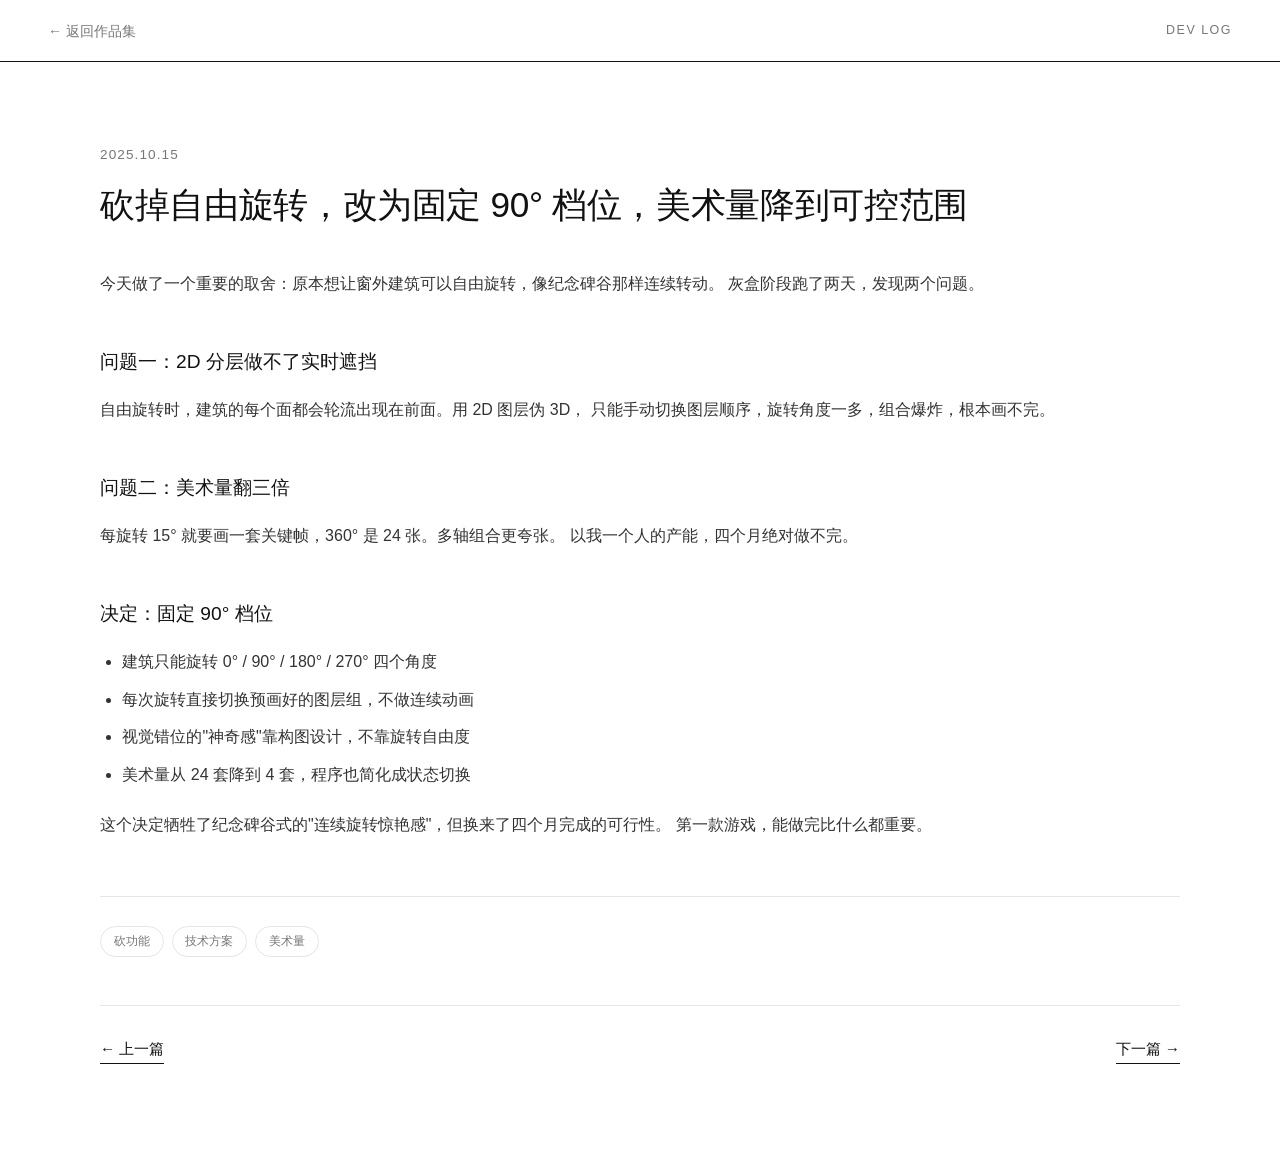
==== 开发日志/Day1.html @ 1feb2cd3 "修复：把作品集文件移入仓库" ====
<!DOCTYPE html>
<html lang="zh-CN">
<head>
<meta charset="UTF-8">
<meta name="viewport" content="width=device-width, initial-scale=1.0">
<title>2025.10.15 砍掉自由旋转 | 毛春雨 开发日志</title>
<style>
:root {
  --bg: #ffffff;
  --bg-soft: #f7f7f7;
  --text: #111111;
  --muted: #777777;
  --border: #111111;
  --border-soft: #e5e5e5;
  --container: 1360px;
  --gutter: 3rem;
  --reading: 1080px;
}
* { margin: 0; padding: 0; box-sizing: border-box; }
body {
  background: var(--bg);
  color: var(--text);
  font-family: -apple-system, "Helvetica Neue", "PingFang SC", "Microsoft YaHei", sans-serif;
  line-height: 1.85;
  -webkit-font-smoothing: antialiased;
  font-size: 16px;
}
a { color: var(--text); text-decoration: none; border-bottom: 1px solid var(--text); }
a:hover { opacity: 0.6; }

/* 顶部栏 */
.topbar {
  border-bottom: 1px solid var(--border);
  padding: 1.1rem 0;
}
.topbar-inner {
  max-width: var(--container);
  margin: 0 auto;
  padding: 0 var(--gutter);
  display: flex;
  justify-content: space-between;
  align-items: center;
  font-size: 0.88rem;
}
.topbar .back { color: var(--muted); border-bottom: none; }
.topbar .back:hover { color: var(--text); opacity: 1; }
.topbar .label { color: var(--muted); letter-spacing: 0.12em; font-size: 0.78rem; }

/* 文章容器 */
.article-wrap {
  max-width: var(--container);
  margin: 0 auto;
  padding: 5rem var(--gutter) 6rem;
}
.article {
  max-width: var(--reading);
  margin: 0 auto;
}
.article .date {
  color: var(--muted);
  font-size: 0.85rem;
  letter-spacing: 0.08em;
  margin-bottom: 0.8rem;
}
.article h1 {
  font-size: 2.2rem;
  font-weight: 500;
  letter-spacing: -0.01em;
  margin-bottom: 2.5rem;
  line-height: 1.4;
}
.article p {
  color: #333;
  margin-bottom: 1.3rem;
  font-size: 1rem;
}
.article h2 {
  font-size: 1.2rem;
  font-weight: 500;
  margin: 2.8rem 0 1rem;
}
.article ul {
  margin: 0 0 1.3rem 1.4rem;
  color: #333;
}
.article li { margin-bottom: 0.5rem; font-size: 1rem; }
.article code {
  background: var(--bg-soft);
  padding: 0.1rem 0.4rem;
  border-radius: 3px;
  font-size: 0.92rem;
}

/* 标签行 */
.tag-row {
  margin-top: 3.5rem;
  padding-top: 1.8rem;
  border-top: 1px solid var(--border-soft);
  display: flex;
  gap: 0.5rem;
  flex-wrap: wrap;
}
.tag-row span {
  border: 1px solid var(--border-soft);
  padding: 0.2rem 0.8rem;
  border-radius: 20px;
  font-size: 0.78rem;
  color: var(--muted);
}

/* 底部导航 */
.nav-bottom {
  margin-top: 3rem;
  padding-top: 1.8rem;
  border-top: 1px solid var(--border-soft);
  display: flex;
  justify-content: space-between;
  font-size: 0.95rem;
  color: var(--muted);
}
.nav-bottom a { color: var(--text); }

/* 中屏 */
@media (max-width: 1100px) {
  :root { --gutter: 2rem; }
  .article { max-width: 100%; }
  .article h1 { font-size: 1.9rem; }
  .article-wrap { padding: 4rem var(--gutter) 5rem; }
}

/* 移动端 */
@media (max-width: 720px) {
  :root { --gutter: 1.2rem; }
  body { font-size: 15px; }
  .topbar-inner { padding: 0 var(--gutter); }
  .article-wrap { padding: 3rem var(--gutter) 4rem; }
  .article h1 { font-size: 1.6rem; margin-bottom: 2rem; }
  .article p { font-size: 0.95rem; }
  .article h2 { font-size: 1.05rem; margin: 2rem 0 0.7rem; }
  .article li { font-size: 0.95rem; }
  .nav-bottom { flex-direction: column; gap: 0.8rem; }
}
</style>
</head>
<body>

<div class="topbar">
  <div class="topbar-inner">
    <a class="back" href="../index.html">← 返回作品集</a>
    <span class="label">DEV LOG</span>
  </div>
</div>

<div class="article-wrap">
  <article class="article">
    <p class="date">2025.10.15</p>
    <h1>砍掉自由旋转，改为固定 90° 档位，美术量降到可控范围</h1>

    <p>
      今天做了一个重要的取舍：原本想让窗外建筑可以自由旋转，像纪念碑谷那样连续转动。
      灰盒阶段跑了两天，发现两个问题。
    </p>

    <h2>问题一：2D 分层做不了实时遮挡</h2>
    <p>
      自由旋转时，建筑的每个面都会轮流出现在前面。用 2D 图层伪 3D，
      只能手动切换图层顺序，旋转角度一多，组合爆炸，根本画不完。
    </p>

    <h2>问题二：美术量翻三倍</h2>
    <p>
      每旋转 15° 就要画一套关键帧，360° 是 24 张。多轴组合更夸张。
      以我一个人的产能，四个月绝对做不完。
    </p>

    <h2>决定：固定 90° 档位</h2>
    <ul>
      <li>建筑只能旋转 0° / 90° / 180° / 270° 四个角度</li>
      <li>每次旋转直接切换预画好的图层组，不做连续动画</li>
      <li>视觉错位的"神奇感"靠构图设计，不靠旋转自由度</li>
      <li>美术量从 24 套降到 4 套，程序也简化成状态切换</li>
    </ul>

    <p>
      这个决定牺牲了纪念碑谷式的"连续旋转惊艳感"，但换来了四个月完成的可行性。
      第一款游戏，能做完比什么都重要。
    </p>

    <div class="tag-row">
      <span>砍功能</span>
      <span>技术方案</span>
      <span>美术量</span>
    </div>

    <div class="nav-bottom">
      <a href="2025-10-08.html">← 上一篇</a>
      <a href="2025-09-28.html">下一篇 →</a>
    </div>
  </article>
</div>

</body>
</html>
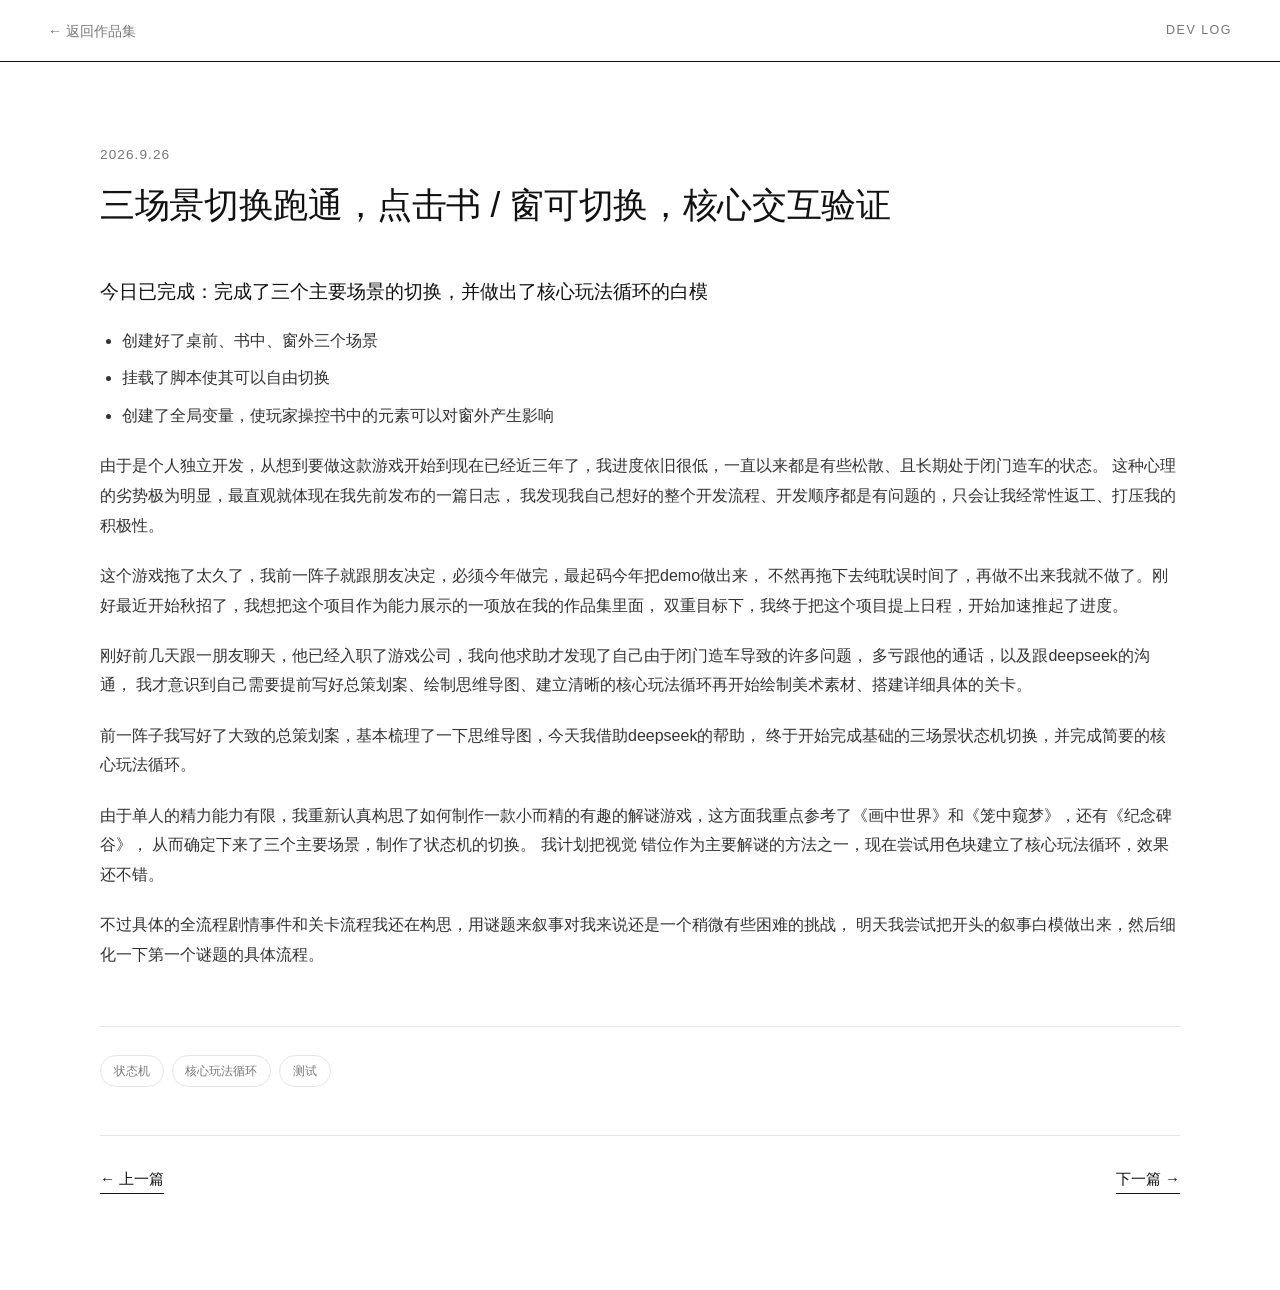
==== commit c2e44819: "写了篇开发日志" ====
--- a/开发日志/Day1.html
+++ b/开发日志/Day1.html
@@ -3,7 +3,7 @@
 <head>
 <meta charset="UTF-8">
 <meta name="viewport" content="width=device-width, initial-scale=1.0">
-<title>2025.10.15 砍掉自由旋转 | 毛春雨 开发日志</title>
+<title>2026.9.26 建立好了三个主要场景，并做出了第一个核心循环白模</title>
 <style>
 :root {
   --bg: #ffffff;
@@ -153,47 +153,60 @@
 
 <div class="article-wrap">
   <article class="article">
-    <p class="date">2025.10.15</p>
-    <h1>砍掉自由旋转，改为固定 90° 档位，美术量降到可控范围</h1>
-
-    <p>
-      今天做了一个重要的取舍：原本想让窗外建筑可以自由旋转，像纪念碑谷那样连续转动。
-      灰盒阶段跑了两天，发现两个问题。
-    </p>
-
-    <h2>问题一：2D 分层做不了实时遮挡</h2>
-    <p>
-      自由旋转时，建筑的每个面都会轮流出现在前面。用 2D 图层伪 3D，
-      只能手动切换图层顺序，旋转角度一多，组合爆炸，根本画不完。
-    </p>
-
-    <h2>问题二：美术量翻三倍</h2>
-    <p>
-      每旋转 15° 就要画一套关键帧，360° 是 24 张。多轴组合更夸张。
-      以我一个人的产能，四个月绝对做不完。
-    </p>
-
-    <h2>决定：固定 90° 档位</h2>
+    <p class="date">2026.9.26</p>
+    <h1>三场景切换跑通，点击书 / 窗可切换，核心交互验证</h1>
+
+     <h2>今日已完成：完成了三个主要场景的切换，并做出了核心玩法循环的白模</h2>
     <ul>
-      <li>建筑只能旋转 0° / 90° / 180° / 270° 四个角度</li>
-      <li>每次旋转直接切换预画好的图层组，不做连续动画</li>
-      <li>视觉错位的"神奇感"靠构图设计，不靠旋转自由度</li>
-      <li>美术量从 24 套降到 4 套，程序也简化成状态切换</li>
+      <li>创建好了桌前、书中、窗外三个场景</li>
+      <li>挂载了脚本使其可以自由切换</li>
+      <li>创建了全局变量，使玩家操控书中的元素可以对窗外产生影响</li>
     </ul>
 
     <p>
-      这个决定牺牲了纪念碑谷式的"连续旋转惊艳感"，但换来了四个月完成的可行性。
-      第一款游戏，能做完比什么都重要。
-    </p>
+      由于是个人独立开发，从想到要做这款游戏开始到现在已经近三年了，我进度依旧很低，一直以来都是有些松散、且长期处于闭门造车的状态。
+      这种心理的劣势极为明显，最直观就体现在我先前发布的一篇日志，
+      我发现我自己想好的整个开发流程、开发顺序都是有问题的，只会让我经常性返工、打压我的积极性。
+    </p>
+
+    <p>
+      这个游戏拖了太久了，我前一阵子就跟朋友决定，必须今年做完，最起码今年把demo做出来，
+      不然再拖下去纯耽误时间了，再做不出来我就不做了。刚好最近开始秋招了，我想把这个项目作为能力展示的一项放在我的作品集里面，
+      双重目标下，我终于把这个项目提上日程，开始加速推起了进度。
+    </p>
+
+    <p>
+      刚好前几天跟一朋友聊天，他已经入职了游戏公司，我向他求助才发现了自己由于闭门造车导致的许多问题，
+      多亏跟他的通话，以及跟deepseek的沟通，
+      我才意识到自己需要提前写好总策划案、绘制思维导图、建立清晰的核心玩法循环再开始绘制美术素材、搭建详细具体的关卡。
+    </p>
+
+    <p>
+      前一阵子我写好了大致的总策划案，基本梳理了一下思维导图，今天我借助deepseek的帮助，
+      终于开始完成基础的三场景状态机切换，并完成简要的核心玩法循环。
+    </p>
+
+    <p>
+      由于单人的精力能力有限，我重新认真构思了如何制作一款小而精的有趣的解谜游戏，这方面我重点参考了《画中世界》和《笼中窥梦》，还有《纪念碑谷》，
+      从而确定下来了三个主要场景，制作了状态机的切换。
+      我计划把视觉 错位作为主要解谜的方法之一，现在尝试用色块建立了核心玩法循环，效果还不错。
+    </p>
+
+    <p>
+      不过具体的全流程剧情事件和关卡流程我还在构思，用谜题来叙事对我来说还是一个稍微有些困难的挑战，
+      明天我尝试把开头的叙事白模做出来，然后细化一下第一个谜题的具体流程。
+    </p>
+
+   
 
     <div class="tag-row">
-      <span>砍功能</span>
-      <span>技术方案</span>
-      <span>美术量</span>
+      <span>状态机</span>
+      <span>核心玩法循环</span>
+      <span>测试</span>
     </div>
 
     <div class="nav-bottom">
-      <a href="2025-10-08.html">← 上一篇</a>
+      <a href="https://blog.csdn.net/mohxitx/article/details/163253300?spm=1001.2014.3001.5501">← 上一篇</a>
       <a href="2025-09-28.html">下一篇 →</a>
     </div>
   </article>
